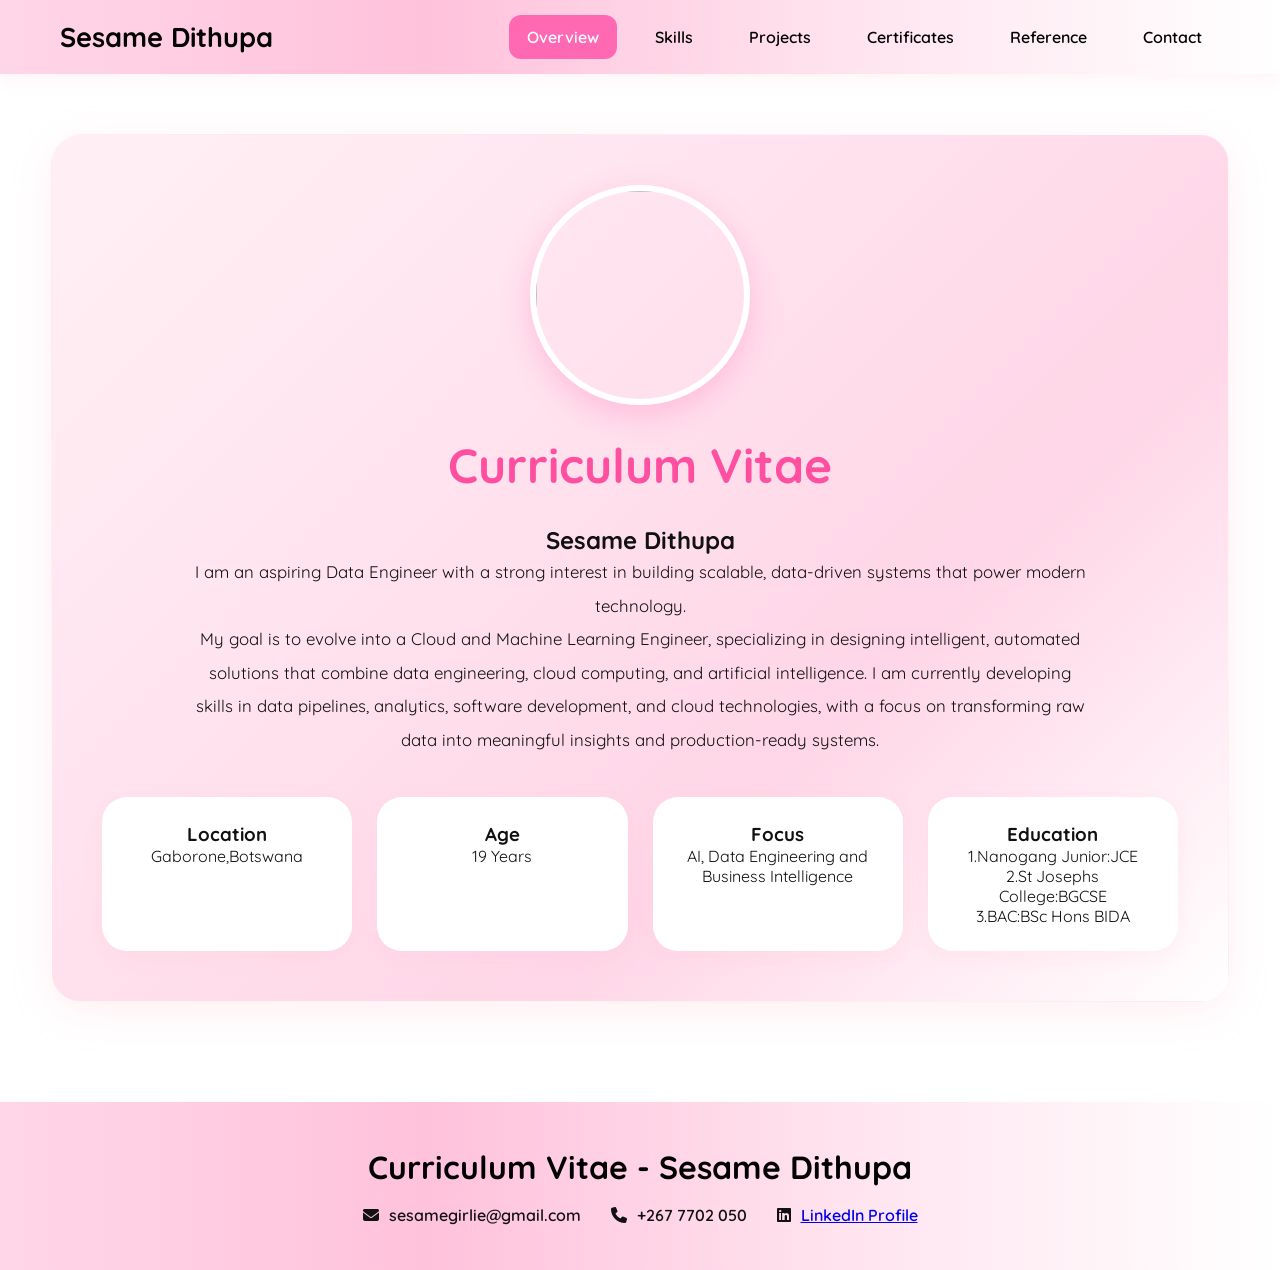
==== index.html @ e96d99fa "Update index.html" ====
<!DOCTYPE html>
<html lang="en">
<head>

<meta charset="UTF-8">
<meta name="viewport" content="width=device-width, initial-scale=1.0">

<title>Curriculum Vitae - Sesame Dithupa</title>

<link rel="stylesheet" href="style.css">

<link rel="stylesheet"
href="https://cdnjs.cloudflare.com/ajax/libs/font-awesome/6.5.2/css/all.min.css">

</head>

<body>

<!-- NAV -->

<nav class="navbar">

<div class="logo">
    <h2>Sesame Dithupa</h2>
</div>

<ul class="nav-links">

    <li><a href="index.html" class="active">Overview</a></li>
    <li><a href="skills.html">Skills</a></li>
    <li><a href="projects.html">Projects</a></li>
    <li><a href="certificates.html">Certificates</a></li>
    <li><a href="reference.html">Reference</a></li>
    <li><a href="contact.html">Contact</a></li>

</ul>

</nav>

<!-- CONTENT -->

<section class="page-container">

<div class="glass page-box">

    <img src="images/profile.jpg" class="profile-image">

    <h1 class="page-title">Curriculum Vitae</h1>

    <h2>Sesame Dithupa</h2>

    <p class="description">
       I am an aspiring Data Engineer with a strong interest in building scalable, data-driven systems that power modern technology.<br> My goal is to evolve into a Cloud and Machine Learning Engineer, specializing in designing intelligent, automated solutions that combine data engineering, cloud computing, and artificial intelligence.
I am currently developing skills in data pipelines, analytics, software development, and cloud technologies, with a focus on transforming raw data into meaningful insights and production-ready systems.
        
    </p>

    <br><br>

    <div class="skills-grid">

        <div class="skill-card"><h3>Location</h3><p>Gaborone,Botswana</p></div>
        <div class="skill-card"><h3>Age</h3><p>19 Years</p></div>
        <div class="skill-card"><h3>Focus</h3><p>AI, Data Engineering and Business Intelligence</p></div>
         <div class="skill-card"><h3>Education</h3><p> 1.Nanogang Junior:JCE<br>2.St Josephs College:BGCSE<br>3.BAC:BSc Hons BIDA</p></div>

    </div>

</div>

</section>

<!-- FOOTER -->

<footer class="footer">

<h2>Curriculum Vitae - Sesame Dithupa</h2>

<div class="footer-info">

<p><i class="fas fa-envelope"></i> sesamegirlie@gmail.com</p>
<p><i class="fas fa-phone"></i> +267 7702 050</p>

  <p>
    <i class="fab fa-linkedin"></i>

    <a href="bw.linkedin.com/in/sesame-dithupa-280107sd/"
       target="_blank">
        LinkedIn Profile
    </a>
</p>
</div>

</footer>

<script src="script.js"></script>

</body>
</html>
---- style.css ----
/* GOOGLE FONT */

@import url('https://fonts.googleapis.com/css2?family=Quicksand:wght@300;400;500;600;700&display=swap');

*{
    margin:0;
    padding:0;
    box-sizing:border-box;
    scroll-behavior:smooth;

    font-family:'Quicksand',sans-serif;
}

body{

    background:white;

    overflow-x:hidden;
    color:#111;
}

/* NAVBAR */

.navbar{

    width:100%;

    padding:20px 60px;

    display:flex;
    justify-content:space-between;
    align-items:center;

    position:sticky;
    top:0;
    z-index:1000;

    background:
    linear-gradient(
        to right,
        #ffd6e7,
        #ffc2db,
        #ffe4ef,
        #ffffff
    );

    backdrop-filter:blur(10px);

    box-shadow:
    0 4px 20px rgba(255,192,203,0.2);
}

.logo h2{

    color:black;
    font-weight:700;
    font-size:1.7rem;
}

/* NAVIGATION LINKS */

.nav-links{

    display:flex;
    gap:20px;

    list-style:none;
}

.nav-links a{

    text-decoration:none;

    color:black;

    font-weight:600;

    padding:12px 18px;

    border-radius:12px;

    transition:0.4s;
}

.nav-links a:hover,
.nav-links .active{

    background:#ff69b4;

    color:white;

    transform:
    translateY(-4px)
    scale(1.03);
}

/* PAGE CONTAINER */

.page-container{

    width:100%;

    padding:60px 20px;

    display:flex;
    justify-content:center;
    align-items:center;
}

/* GLASS CONTAINER */

.glass{

    background:
    linear-gradient(
        135deg,
        #fff0f5,
        #ffe4ef,
        #ffd6e7,
        #ffffff
    );

    border-radius:30px;

    border:
    1px solid rgba(255,255,255,0.4);

    box-shadow:
    0 10px 40px rgba(255,182,193,0.2);

    transition:0.5s;
}

.glass:hover{

    transform:
    translateY(-8px)
    scale(1.01);
}

/* MAIN BOX */

.page-box{

    width:95%;
    max-width:1400px;

    padding:50px;

    text-align:center;
}

/* PROFILE IMAGE */

.profile-image{

    width:220px;
    height:220px;

    border-radius:50%;

    object-fit:cover;

    border:6px solid white;

    box-shadow:
    0 10px 30px rgba(255,105,180,0.3);

    margin-bottom:30px;

    transition:0.5s;
}

.profile-image:hover{

    transform:
    scale(1.06)
    rotate(3deg);
}

/* TITLES */

.page-title{

    font-size:3rem;

    color:#ff4fa0;

    margin-bottom:30px;

    font-weight:700;
}

.description{

    line-height:2;

    font-size:1.05rem;

    max-width:900px;

    margin:auto;
}

/* GRID */

.skills-grid,
.projects-grid,
.certificate-grid{

    display:grid;

    gap:25px;
}

.skills-grid{

    grid-template-columns:
    repeat(auto-fit,minmax(200px,1fr));
}

.projects-grid{

    grid-template-columns:
    repeat(auto-fit,minmax(320px,1fr));
}

.certificate-grid{

    grid-template-columns:
    repeat(auto-fit,minmax(250px,1fr));
}

/* CARDS */

.skill-card,
.project-card,
.certificate-card,
.contact-card{

    background:white;

    border-radius:25px;

    padding:25px;

    transition:0.5s;

    box-shadow:
    0 6px 20px rgba(255,182,193,0.15);
}

.skill-card:hover,
.project-card:hover,
.certificate-card:hover,
.contact-card:hover{

    transform:
    translateY(-12px)
    scale(1.03);

    box-shadow:
    0 15px 35px rgba(255,105,180,0.25);
}

/* PROJECTS */

.project-card{

    overflow:hidden;
}

.project-card img{

    width:100%;
    height:220px;

    object-fit:cover;

    border-radius:15px;
}

.project-content{

    padding-top:20px;
}

.project-btn{

    display:inline-block;

    margin-top:20px;

    padding:12px 24px;

    background:#ff69b4;

    color:white;

    text-decoration:none;

    border-radius:12px;

    transition:0.4s;
}

.project-btn:hover{

    background:black;
}

/* CERTIFICATES */

.certificate-card img{

    width:100%;
    height:250px;

    object-fit:cover;

    border-radius:15px;

    transition:0.5s;
}

.certificate-card:hover img{

    transform:scale(1.1);
}

/* REFERENCE IMAGE */

.reference-image{

    width:100%;
    max-width:900px;

    border-radius:20px;

    box-shadow:
    0 10px 30px rgba(0,0,0,0.15);

    transition:0.5s;
}

.reference-image:hover{

    transform:scale(1.02);
}

/* CONTACT */

.contact-main-container{

    display:grid;

    grid-template-columns:1fr 1fr;

    gap:40px;
}

.contact-form{

    display:flex;
    flex-direction:column;
    gap:20px;
}

.contact-form input,
.contact-form textarea{

    width:100%;

    padding:18px;

    border:none;

    border-radius:15px;

    background:white;

    font-size:1rem;

    outline:none;

    box-shadow:
    0 4px 10px rgba(255,182,193,0.1);
}

.submit-btn{

    padding:18px;

    border:none;

    border-radius:15px;

    background:#ff69b4;

    color:white;

    font-size:1rem;

    cursor:pointer;

    transition:0.4s;
}

.submit-btn:hover{

    background:black;

    transform:translateY(-5px);
}

/* CONTACT CARDS */

.contact-card i{

    font-size:2rem;

    color:#ff69b4;

    margin-bottom:15px;
}

.contact-card a{

    color:#ff4fa0;

    text-decoration:none;

    font-weight:600;
}

.contact-card a:hover{

    text-decoration:underline;
}

/* FOOTER */

.footer{

    width:100%;

    padding:45px 20px;

    background:
    linear-gradient(
        to right,
        #ffd6e7,
        #ffc2db,
        #ffe4ef,
        #ffffff
    );

    display:flex;
    flex-direction:column;

    justify-content:center;
    align-items:center;

    text-align:center;

    gap:18px;

    margin-top:40px;
}

.footer h2{

    color:black;

    font-size:2rem;

    font-weight:700;
}

.footer-info{

    display:flex;

    gap:30px;

    flex-wrap:wrap;

    justify-content:center;
    align-items:center;
}

.footer-info p{

    font-size:1rem;

    display:flex;
    align-items:center;

    gap:10px;

    font-weight:600;
}

/* RESPONSIVE */

@media(max-width:950px){

    .navbar{

        flex-direction:column;

        gap:20px;

        padding:25px;
    }

    .nav-links{

        flex-wrap:wrap;
        justify-content:center;
    }

    .contact-main-container{

        grid-template-columns:1fr;
    }

    .page-title{

        font-size:2rem;
    }

    .page-box{

        padding:30px;
    }
}
```
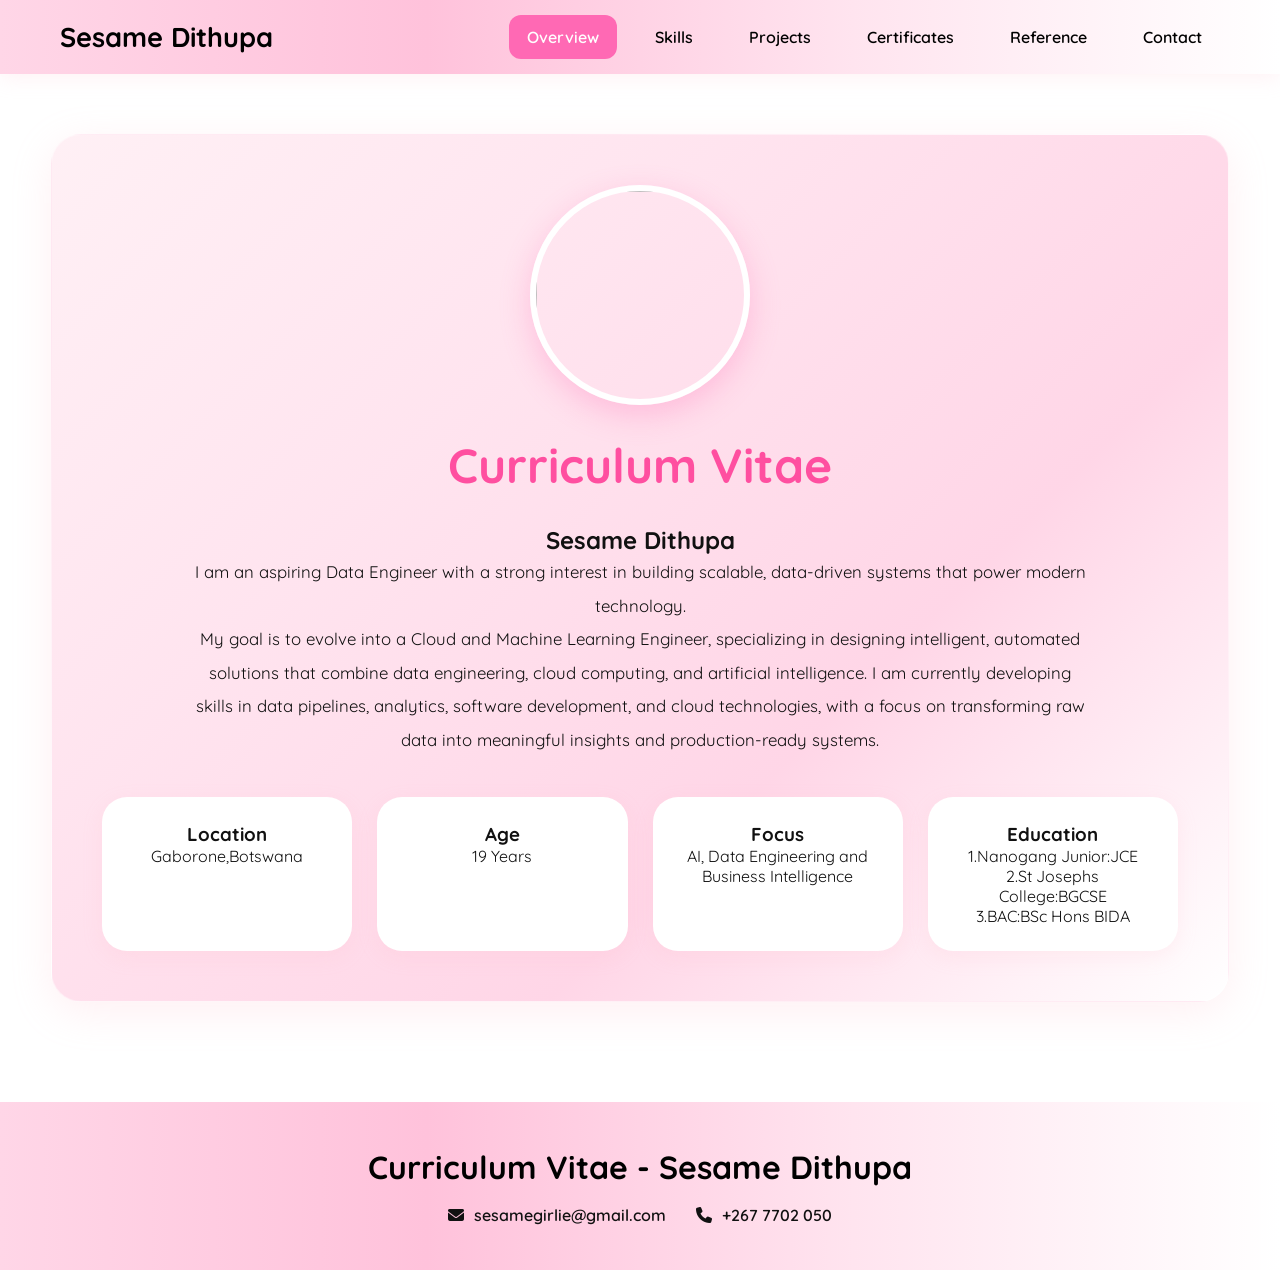
==== commit 51a28865: "Update index.html" ====
--- a/index.html
+++ b/index.html
@@ -81,14 +81,7 @@
 <p><i class="fas fa-envelope"></i> sesamegirlie@gmail.com</p>
 <p><i class="fas fa-phone"></i> +267 7702 050</p>
 
-  <p>
-    <i class="fab fa-linkedin"></i>
-
-    <a href="bw.linkedin.com/in/sesame-dithupa-280107sd/"
-       target="_blank">
-        LinkedIn Profile
-    </a>
-</p>
+  
 </div>
 
 </footer>
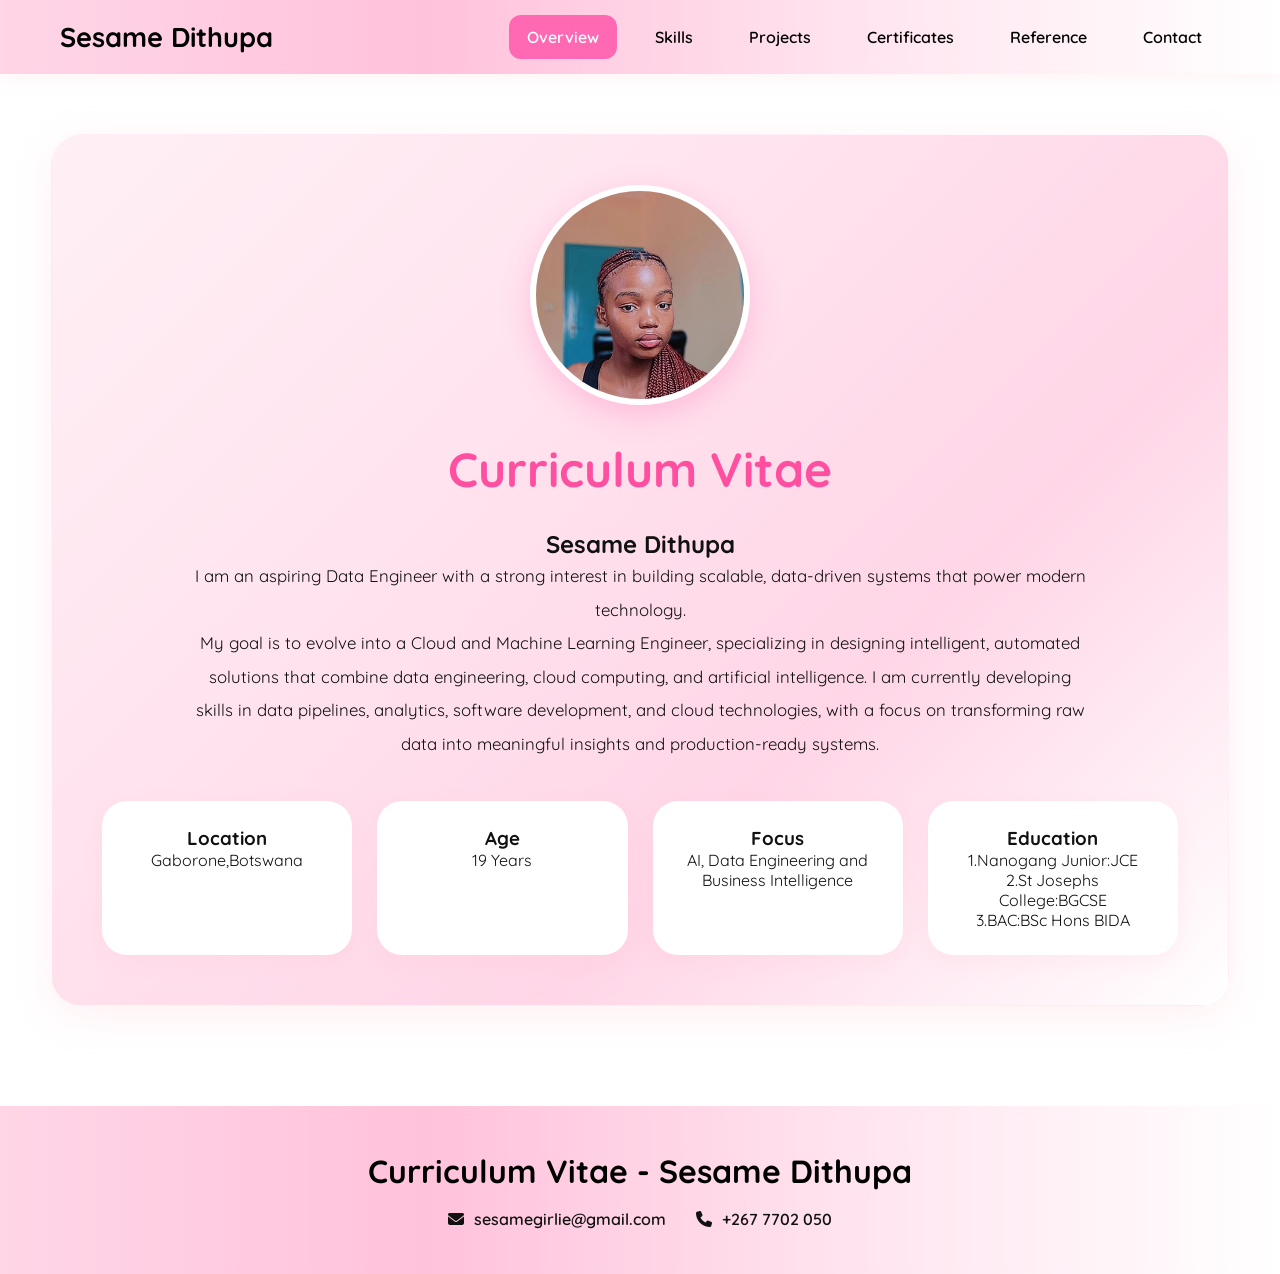
==== commit 9ae5c2ce: "Update index.html" ====
--- a/index.html
+++ b/index.html
@@ -43,7 +43,7 @@
 
 <div class="glass page-box">
 
-    <img src="images/profile.jpg" class="profile-image">
+    <img src="profile.jpg" class="profile-image">
 
     <h1 class="page-title">Curriculum Vitae</h1>
 
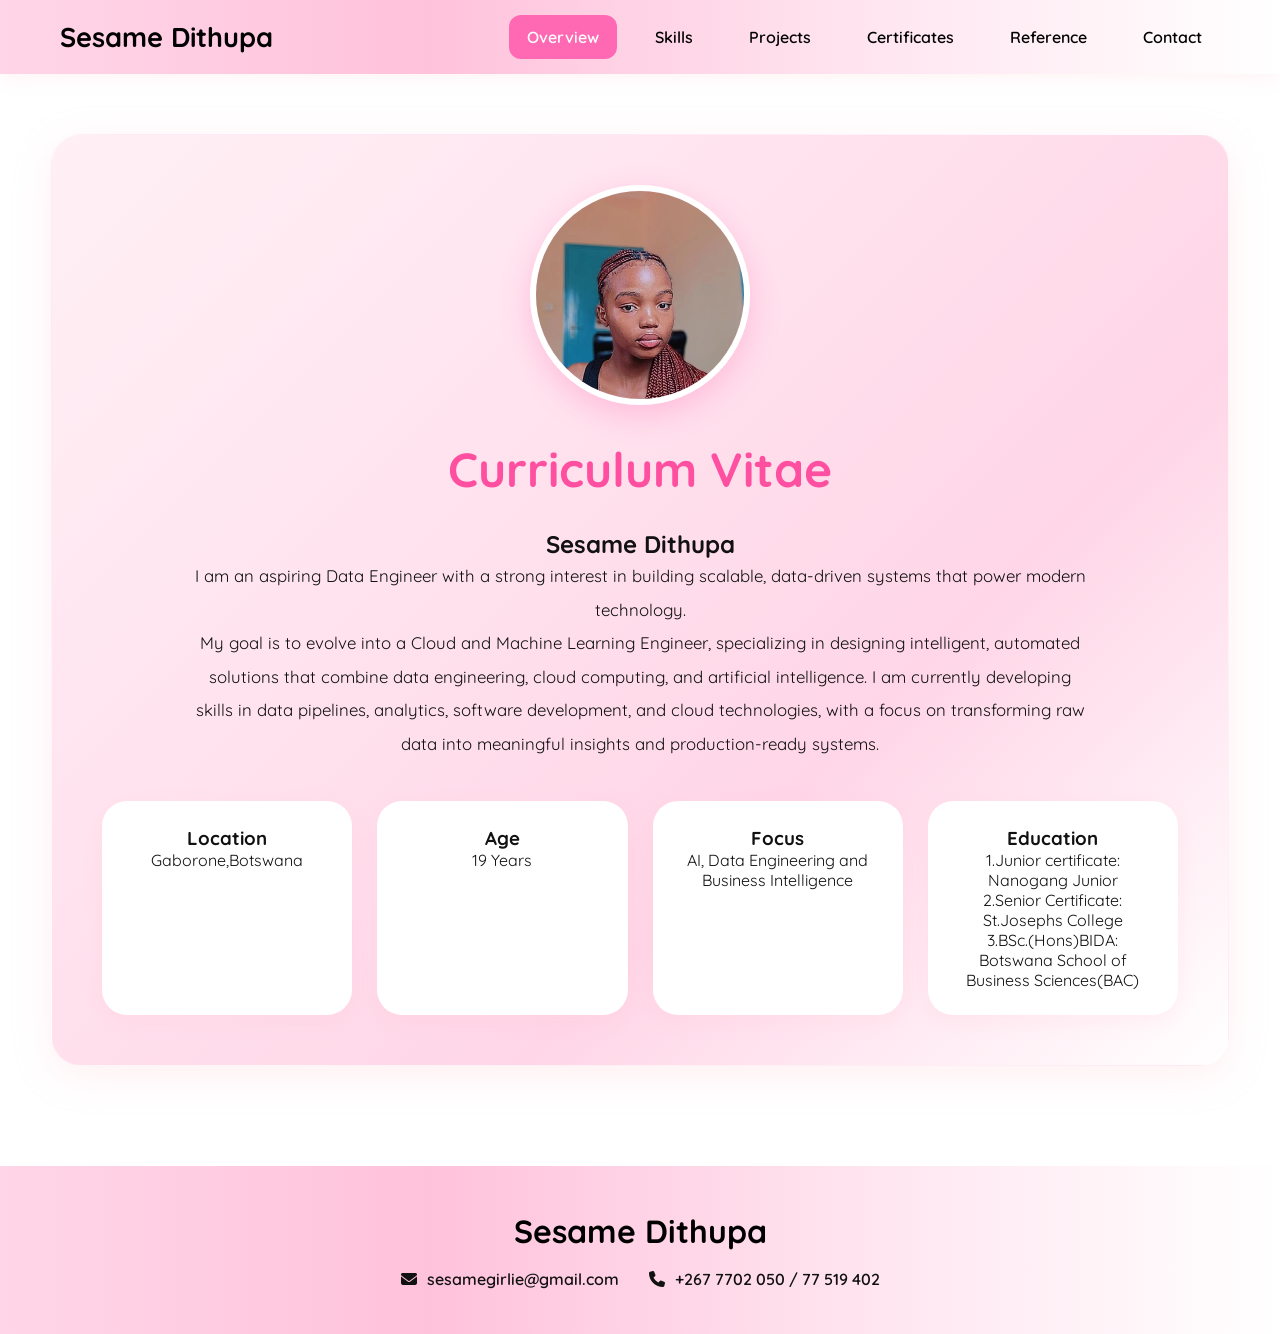
==== commit 0c7a1baf: "Refine education info and update footer details Updated education details for clarity and corrected " ====
--- a/index.html
+++ b/index.html
@@ -62,7 +62,7 @@
         <div class="skill-card"><h3>Location</h3><p>Gaborone,Botswana</p></div>
         <div class="skill-card"><h3>Age</h3><p>19 Years</p></div>
         <div class="skill-card"><h3>Focus</h3><p>AI, Data Engineering and Business Intelligence</p></div>
-         <div class="skill-card"><h3>Education</h3><p> 1.Nanogang Junior:JCE<br>2.St Josephs College:BGCSE<br>3.BAC:BSc Hons BIDA</p></div>
+         <div class="skill-card"><h3>Education</h3><p> 1.Junior certificate: Nanogang Junior<br>2.Senior Certificate: St.Josephs College<br>3.BSc.(Hons)BIDA: Botswana School of Business Sciences(BAC)</p></div>
 
     </div>
 
@@ -74,12 +74,12 @@
 
 <footer class="footer">
 
-<h2>Curriculum Vitae - Sesame Dithupa</h2>
+<h2> Sesame Dithupa</h2>
 
 <div class="footer-info">
 
 <p><i class="fas fa-envelope"></i> sesamegirlie@gmail.com</p>
-<p><i class="fas fa-phone"></i> +267 7702 050</p>
+<p><i class="fas fa-phone"></i> +267 7702 050 / 77 519 402</p>
 
   
 </div>
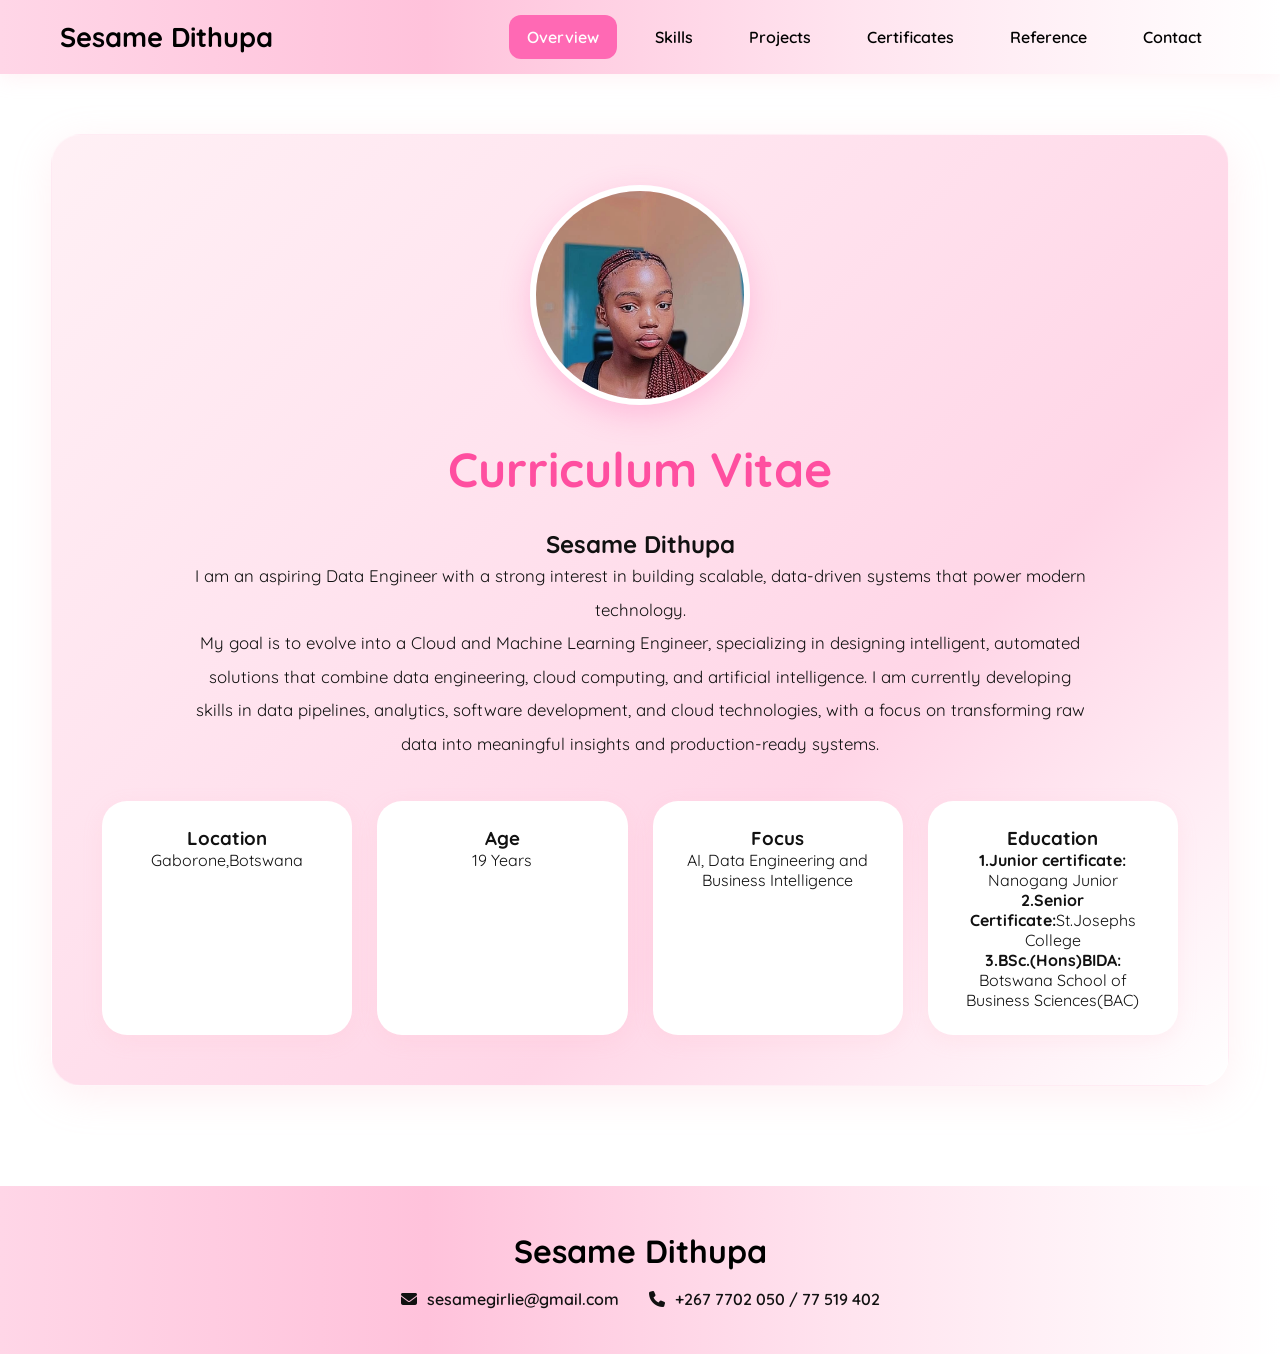
==== commit d4d61ccb: "Enhance education section with strong tags Added strong tags to emphasize education details." ====
--- a/index.html
+++ b/index.html
@@ -62,7 +62,7 @@
         <div class="skill-card"><h3>Location</h3><p>Gaborone,Botswana</p></div>
         <div class="skill-card"><h3>Age</h3><p>19 Years</p></div>
         <div class="skill-card"><h3>Focus</h3><p>AI, Data Engineering and Business Intelligence</p></div>
-         <div class="skill-card"><h3>Education</h3><p> 1.Junior certificate: Nanogang Junior<br>2.Senior Certificate: St.Josephs College<br>3.BSc.(Hons)BIDA: Botswana School of Business Sciences(BAC)</p></div>
+         <div class="skill-card"><h3>Education</h3><p><strong> 1.Junior certificate: </strong>Nanogang Junior<br><strong>2.Senior Certificate:</strong>St.Josephs College<br><strong>3.BSc.(Hons)BIDA: </strong>Botswana School of Business Sciences(BAC)</p></div>
 
     </div>
 
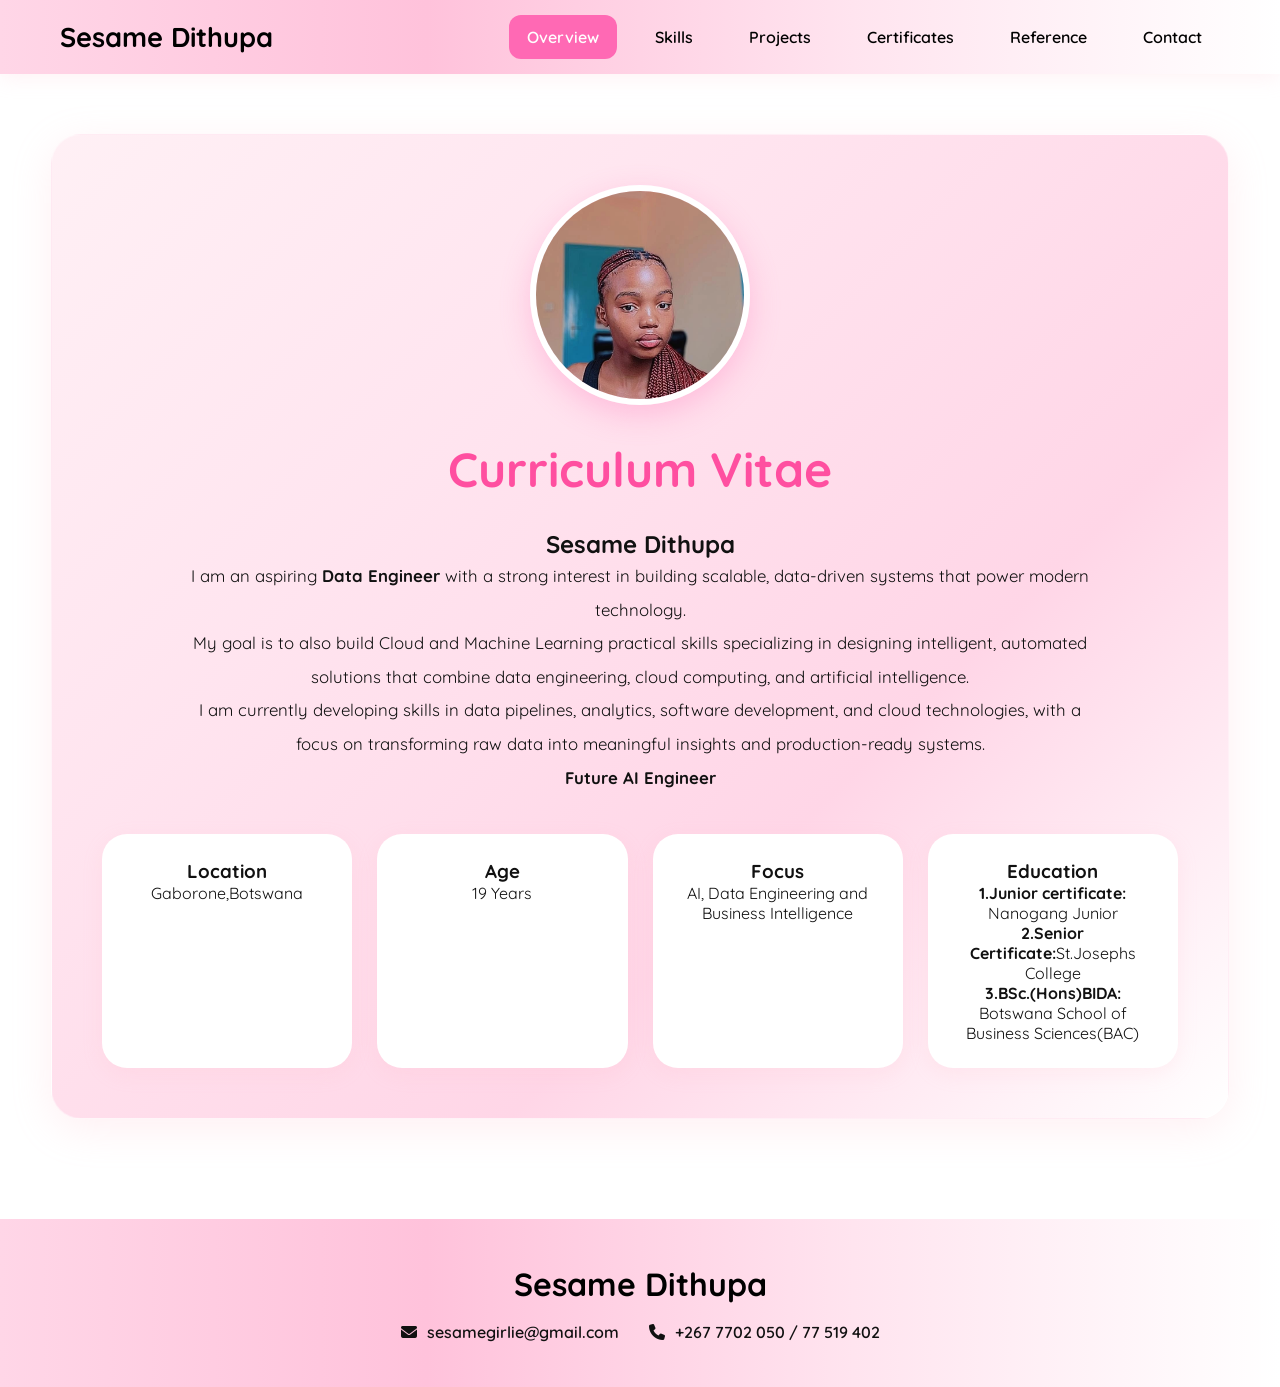
==== commit d8d76061: "Revise description for clarity and focus on AI skills Updated the description to emphasize future AI" ====
--- a/index.html
+++ b/index.html
@@ -50,9 +50,8 @@
     <h2>Sesame Dithupa</h2>
 
     <p class="description">
-       I am an aspiring Data Engineer with a strong interest in building scalable, data-driven systems that power modern technology.<br> My goal is to evolve into a Cloud and Machine Learning Engineer, specializing in designing intelligent, automated solutions that combine data engineering, cloud computing, and artificial intelligence.
-I am currently developing skills in data pipelines, analytics, software development, and cloud technologies, with a focus on transforming raw data into meaningful insights and production-ready systems.
-        
+       I am an aspiring <strong>Data Engineer</strong> with a strong interest in building scalable, data-driven systems that power modern technology.<br> My goal is to also build Cloud and Machine Learning practical skills specializing in designing intelligent, automated solutions that combine data engineering, cloud computing, and artificial intelligence.<br>I am currently developing skills in data pipelines, analytics, software development, and cloud technologies, with a focus on transforming raw data into meaningful insights and production-ready systems.
+       <br> <strong >Future AI Engineer</strong>
     </p>
 
     <br><br>
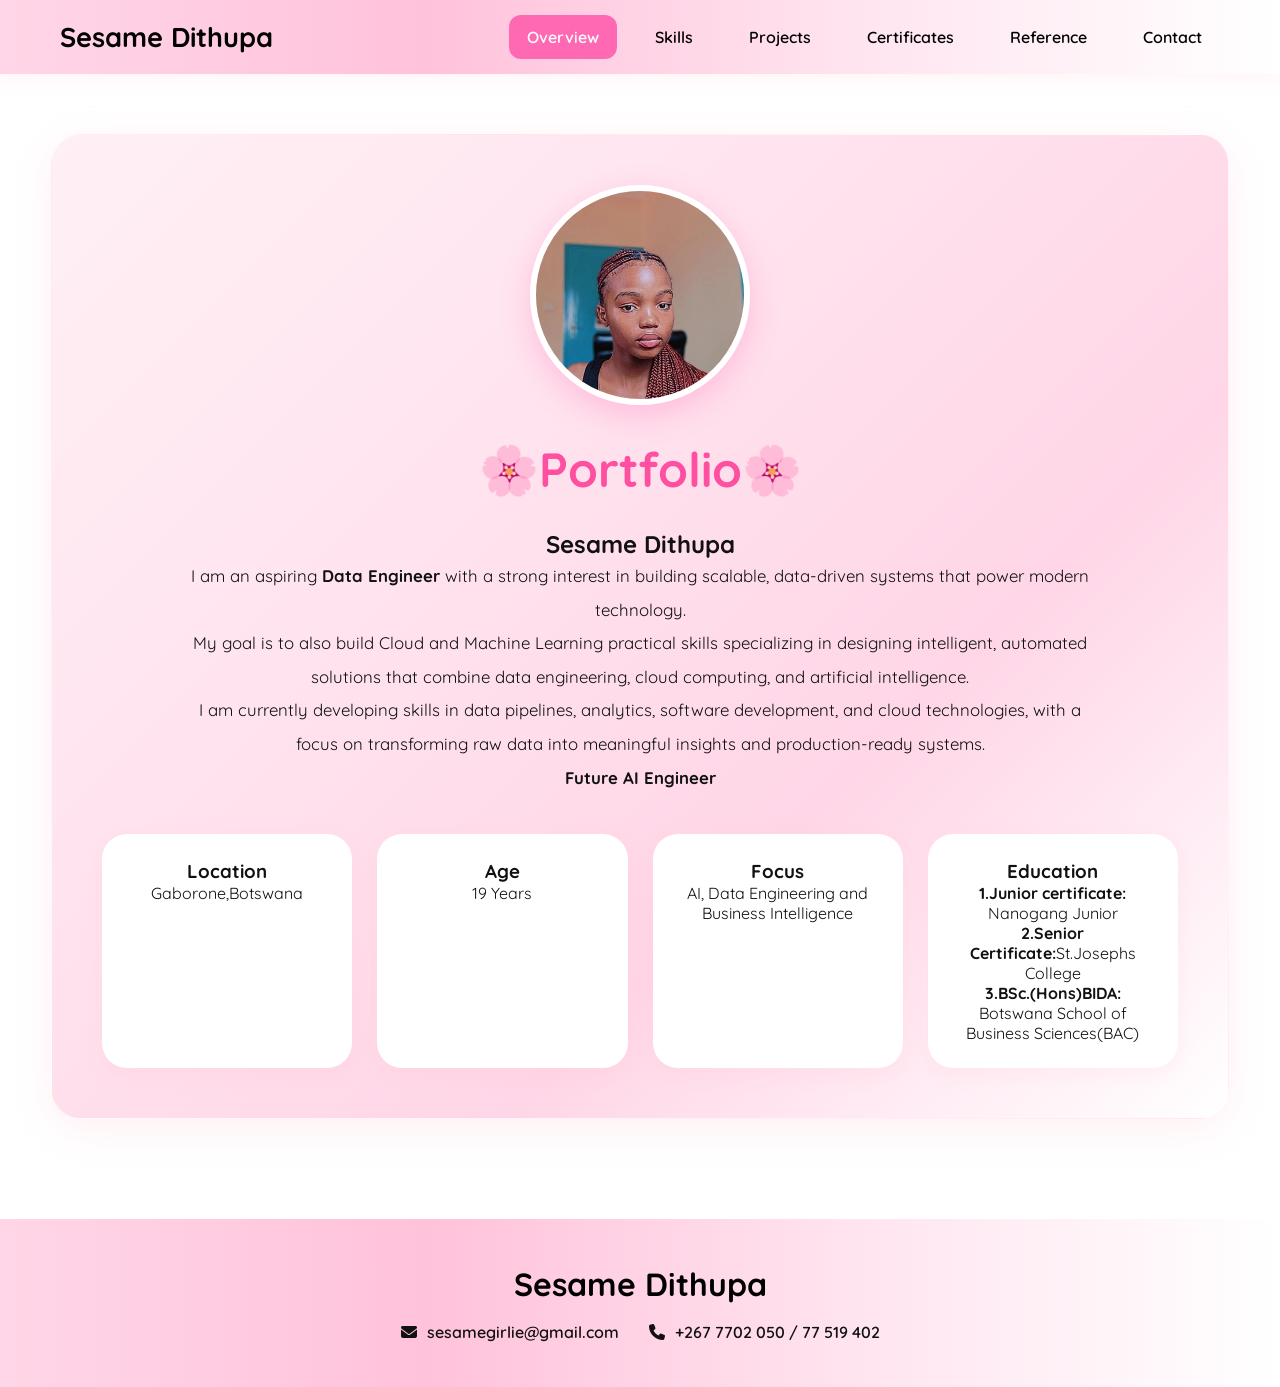
==== commit dabf6b64: "Change title from 'Curriculum Vitae' to 'Portfolio'" ====
--- a/index.html
+++ b/index.html
@@ -5,7 +5,7 @@
 <meta charset="UTF-8">
 <meta name="viewport" content="width=device-width, initial-scale=1.0">
 
-<title>Curriculum Vitae - Sesame Dithupa</title>
+<title>Portfolio- Sesame Dithupa</title>
 
 <link rel="stylesheet" href="style.css">
 
@@ -45,7 +45,7 @@
 
     <img src="profile.jpg" class="profile-image">
 
-    <h1 class="page-title">Curriculum Vitae</h1>
+    <h1 class="page-title">🌸Portfolio🌸</h1>
 
     <h2>Sesame Dithupa</h2>
 
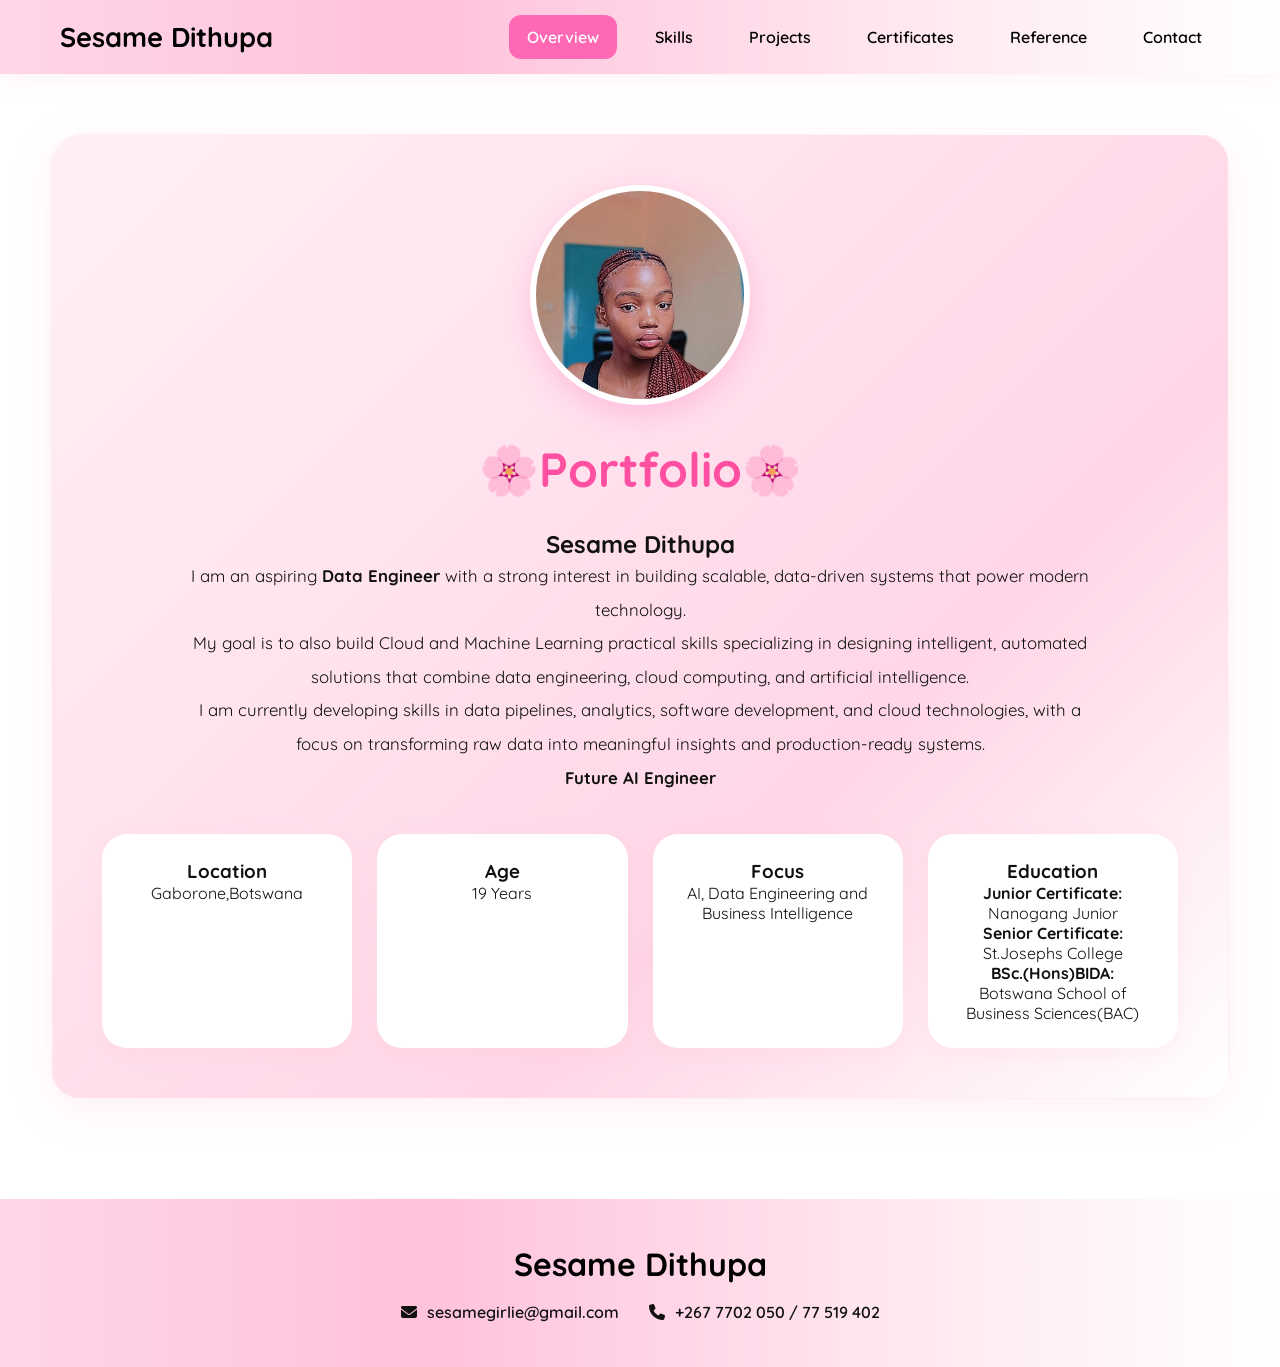
==== commit 2549074a: "Fix formatting in education section of index.html" ====
--- a/index.html
+++ b/index.html
@@ -61,7 +61,7 @@
         <div class="skill-card"><h3>Location</h3><p>Gaborone,Botswana</p></div>
         <div class="skill-card"><h3>Age</h3><p>19 Years</p></div>
         <div class="skill-card"><h3>Focus</h3><p>AI, Data Engineering and Business Intelligence</p></div>
-         <div class="skill-card"><h3>Education</h3><p><strong> 1.Junior certificate: </strong>Nanogang Junior<br><strong>2.Senior Certificate:</strong>St.Josephs College<br><strong>3.BSc.(Hons)BIDA: </strong>Botswana School of Business Sciences(BAC)</p></div>
+         <div class="skill-card"><h3>Education</h3><p><strong> Junior Certificate: </strong>Nanogang Junior<br><strong>Senior Certificate:</strong><br>St.Josephs College<br><strong>BSc.(Hons)BIDA: </strong><br>Botswana School of Business Sciences(BAC)</p></div>
 
     </div>
 
